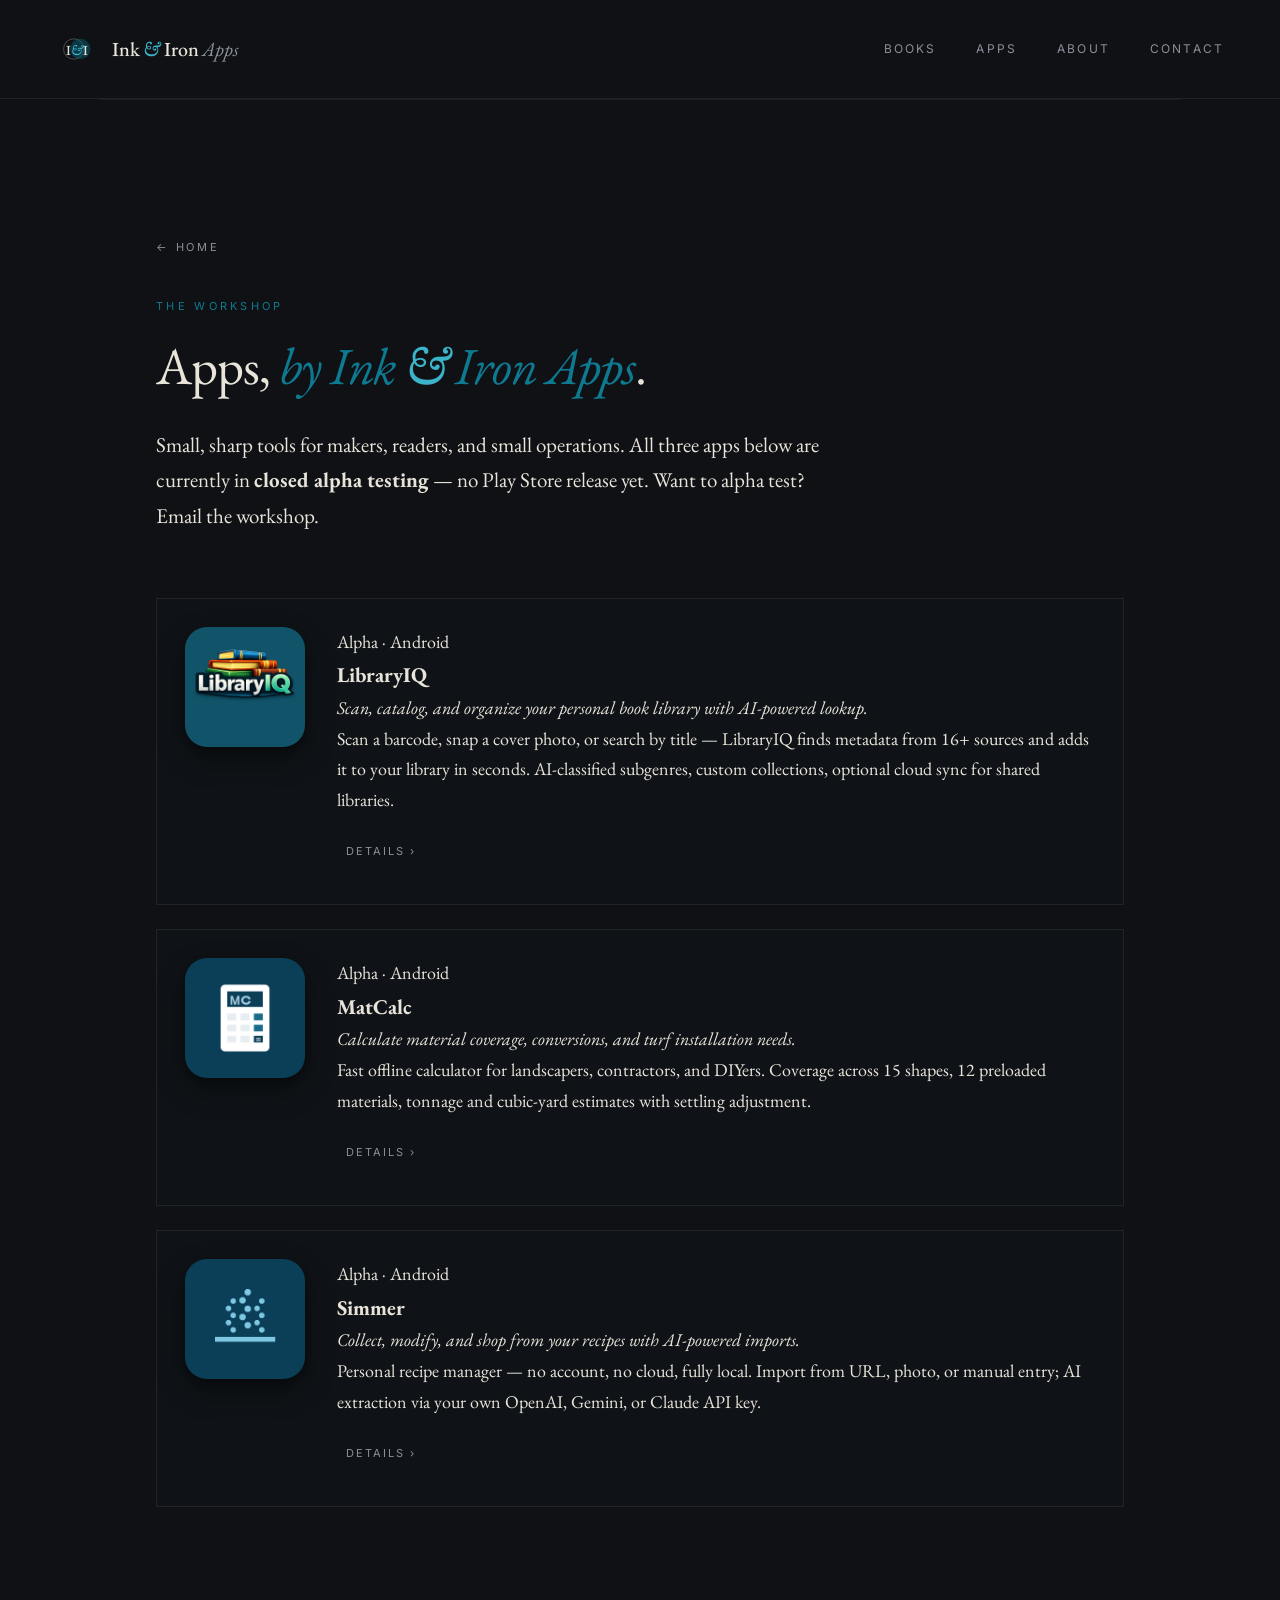
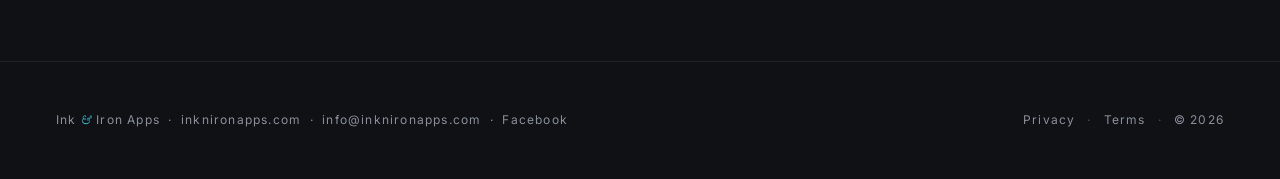
==== apps/index.html @ ca453b2d "feat: add Apps section with LibraryIQ, MatCalc, and Simmer alpha pages Replace the placeholder Apps " ====
<!DOCTYPE html>
<html lang="en">
<head>
<meta charset="UTF-8">
<meta name="viewport" content="width=device-width, initial-scale=1.0">
<title>Apps — Ink &amp; Iron Apps</title>
<meta name="description" content="The full catalogue of apps by Ink & Iron Apps — small, sharp tools for makers, readers, and small operations. All in closed alpha testing.">
<meta name="author" content="Riley E. Antrobus">
<meta name="keywords" content="Ink and Iron Apps, LibraryIQ, MatCalc, Simmer, Android apps, indie apps, Riley E. Antrobus">
<link rel="canonical" href="https://inknironapps.com/apps/">

<link rel="icon" href="/favicon.ico" sizes="any">
<link rel="icon" type="image/png" sizes="32x32" href="/favicon-32.png">
<link rel="icon" type="image/png" sizes="16x16" href="/favicon-16.png">
<link rel="icon" type="image/svg+xml" href="/icon.svg">
<link rel="apple-touch-icon" sizes="180x180" href="/apple-touch-icon-180.png">
<link rel="manifest" href="/site.webmanifest">
<meta name="theme-color" content="#0F1115">

<meta property="og:type" content="website">
<meta property="og:url" content="https://inknironapps.com/apps/">
<meta property="og:site_name" content="Ink & Iron Apps">
<meta property="og:locale" content="en_US">
<meta property="og:title" content="Apps — Ink & Iron Apps">
<meta property="og:description" content="Small, sharp tools for makers, readers, and small operations.">
<meta property="og:image" content="https://inknironapps.com/og-image-1200x630.png">
<meta property="og:image:width" content="1200">
<meta property="og:image:height" content="630">
<meta name="twitter:card" content="summary_large_image">
<meta name="twitter:title" content="Apps — Ink & Iron Apps">
<meta name="twitter:description" content="Small, sharp tools for makers, readers, and small operations.">
<meta name="twitter:image" content="https://inknironapps.com/og-image-1200x630.png">

<link href="https://fonts.googleapis.com/css2?family=EB+Garamond:ital,wght@0,400;0,500;0,700;1,400;1,500&family=Inter:wght@300;400;500&display=swap" rel="stylesheet">
<link rel="stylesheet" href="/style.css">

<script type="application/ld+json">
{
  "@context": "https://schema.org",
  "@type": "BreadcrumbList",
  "itemListElement": [
    { "@type": "ListItem", "position": 1, "name": "Home", "item": "https://inknironapps.com/" },
    { "@type": "ListItem", "position": 2, "name": "Apps", "item": "https://inknironapps.com/apps/" }
  ]
}
</script>
<script type="application/ld+json">
{
  "@context": "https://schema.org",
  "@type": "CollectionPage",
  "name": "Apps by Ink & Iron Apps",
  "url": "https://inknironapps.com/apps/",
  "publisher": {
    "@type": "Organization",
    "name": "Ink & Iron Apps",
    "url": "https://inknironapps.com/"
  },
  "hasPart": [
    { "@type": "SoftwareApplication", "name": "LibraryIQ", "url": "https://inknironapps.com/apps/libraryiq.html", "operatingSystem": "Android", "applicationCategory": "BookApplication" },
    { "@type": "SoftwareApplication", "name": "MatCalc", "url": "https://inknironapps.com/apps/matcalc.html", "operatingSystem": "Android", "applicationCategory": "UtilitiesApplication" },
    { "@type": "SoftwareApplication", "name": "Simmer", "url": "https://inknironapps.com/apps/simmer.html", "operatingSystem": "Android", "applicationCategory": "LifestyleApplication" }
  ]
}
</script>
</head>
<body>

<nav>
  <a class="brand-mini" href="/">
    <svg viewBox="0 0 512 512">
      <circle cx="216" cy="256" r="124" fill="none" stroke="#E8E4DA" stroke-width="6" opacity="0.55"/>
      <circle cx="296" cy="256" r="124" fill="#095F73" opacity="0.5"/>
      <text x="256" y="330" font-family="EB Garamond,Georgia,serif" font-weight="500" font-size="170" fill="#E8E4DA" text-anchor="middle" letter-spacing="-2">I<tspan font-style="italic" fill="#3BB3C9" dx="2">&amp;</tspan><tspan dx="2">I</tspan></text>
    </svg>
    <div><b>Ink</b><em>&amp;</em><b>Iron</b> <span class="apps-label">Apps</span></div>
  </a>
  <ul>
    <li><a href="/#books">Books</a></li>
    <li><a href="/#apps">Apps</a></li>
    <li><a href="/#about">About</a></li>
    <li><a href="mailto:info@inknironapps.com">Contact</a></li>
  </ul>
</nav>

<section class="books-index">
  <a class="back-link" href="/">&larr; Home</a>
  <div class="kicker">The Workshop</div>
  <h2>Apps, <em>by Ink <span class="amp">&amp;</span> Iron Apps</em>.</h2>
  <p class="lede">Small, sharp tools for makers, readers, and small operations. All three apps below are currently in <strong>closed alpha testing</strong> — no Play Store release yet. Want to alpha test? <a href="mailto:info@inknironapps.com?subject=Alpha%20tester%20request">Email the workshop</a>.</p>

  <article class="app-card">
    <div class="app-card-icon"><img src="/images/apps/libraryiq.png" alt="LibraryIQ icon"></div>
    <div class="app-card-body">
      <span class="num">Alpha · Android</span>
      <h3><a href="/apps/libraryiq.html">LibraryIQ</a></h3>
      <p class="tagline"><em>Scan, catalog, and organize your personal book library with AI-powered lookup.</em></p>
      <p>Scan a barcode, snap a cover photo, or search by title — LibraryIQ finds metadata from 16+ sources and adds it to your library in seconds. AI-classified subgenres, custom collections, optional cloud sync for shared libraries.</p>
      <div class="editions">
        <a class="edition-btn ghost" href="/apps/libraryiq.html">Details &rsaquo;</a>
      </div>
    </div>
  </article>

  <article class="app-card">
    <div class="app-card-icon"><img src="/images/apps/matcalc.png" alt="MatCalc icon"></div>
    <div class="app-card-body">
      <span class="num">Alpha · Android</span>
      <h3><a href="/apps/matcalc.html">MatCalc</a></h3>
      <p class="tagline"><em>Calculate material coverage, conversions, and turf installation needs.</em></p>
      <p>Fast offline calculator for landscapers, contractors, and DIYers. Coverage across 15 shapes, 12 preloaded materials, tonnage and cubic-yard estimates with settling adjustment.</p>
      <div class="editions">
        <a class="edition-btn ghost" href="/apps/matcalc.html">Details &rsaquo;</a>
      </div>
    </div>
  </article>

  <article class="app-card">
    <div class="app-card-icon"><img src="/images/apps/simmer.png" alt="Simmer icon"></div>
    <div class="app-card-body">
      <span class="num">Alpha · Android</span>
      <h3><a href="/apps/simmer.html">Simmer</a></h3>
      <p class="tagline"><em>Collect, modify, and shop from your recipes with AI-powered imports.</em></p>
      <p>Personal recipe manager — no account, no cloud, fully local. Import from URL, photo, or manual entry; AI extraction via your own OpenAI, Gemini, or Claude API key.</p>
      <div class="editions">
        <a class="edition-btn ghost" href="/apps/simmer.html">Details &rsaquo;</a>
      </div>
    </div>
  </article>
</section>

<footer>
  <div>Ink <span class="amp">&amp;</span> Iron Apps &nbsp;·&nbsp; <a href="https://inknironapps.com">inknironapps.com</a> &nbsp;·&nbsp; <a href="mailto:info@inknironapps.com">info@inknironapps.com</a> &nbsp;·&nbsp; <a href="https://www.facebook.com/people/Riley-E-Antrobus/61580037872318/" rel="noopener">Facebook</a></div>
  <div class="footer-legal">
    <a href="/privacy-policy.html">Privacy</a>
    <span class="sep">·</span>
    <a href="/terms.html">Terms</a>
    <span class="sep">·</span>
    <span>&copy; 2026</span>
  </div>
</footer>

</body>
</html>
---- style.css ----
:root {
  --bg: #0F1115;
  --paper: #E8E4DA;
  --muted: #8A8F9A;
  --teal: #095F73;
  --teal-light: #0E7A91;
  --teal-bright: #3BB3C9;
}

* { margin: 0; padding: 0; box-sizing: border-box; }

body {
  background: var(--bg);
  color: var(--paper);
  font-family: 'EB Garamond', Georgia, serif;
  font-size: 18px;
  line-height: 1.7;
}

a { color: inherit; text-decoration: none; }

/* ---------- Nav ---------- */
nav {
  display: flex;
  justify-content: space-between;
  align-items: center;
  padding: 28px 56px;
  border-bottom: 1px solid rgba(232, 228, 218, 0.08);
  flex-wrap: wrap;
  gap: 16px;
}

.brand-mini {
  display: flex;
  align-items: center;
  gap: 14px;
  font-size: 20px;
  letter-spacing: -0.2px;
}
.brand-mini svg { width: 42px; height: 42px; display: block; }
.brand-mini b { font-weight: 500; }
.brand-mini em { color: var(--teal-bright); font-style: italic; font-weight: 500; margin: 0 4px; }
.brand-mini .apps-label { color: var(--muted); font-style: italic; }

nav ul {
  display: flex;
  gap: 40px;
  list-style: none;
  font-family: 'Inter', sans-serif;
  font-size: 12px;
  letter-spacing: 0.18em;
  text-transform: uppercase;
  color: var(--muted);
}
nav ul a:hover { color: var(--paper); }

/* ---------- Hero ---------- */
.hero {
  min-height: 90vh;
  display: flex;
  flex-direction: column;
  justify-content: center;
  align-items: center;
  text-align: center;
  padding: 80px 24px;
  position: relative;
  overflow: hidden;
}
.hero::before {
  content: '';
  position: absolute;
  top: 10%; left: 50%;
  transform: translateX(-50%);
  width: 1100px; height: 1100px;
  border: 1px solid rgba(9, 95, 115, 0.12);
  border-radius: 50%;
  pointer-events: none;
}
.hero::after {
  content: '';
  position: absolute;
  top: 22%; left: 50%;
  transform: translateX(-50%);
  width: 720px; height: 720px;
  border: 1px solid rgba(9, 95, 115, 0.07);
  border-radius: 50%;
  pointer-events: none;
}

.hero-mark {
  width: 200px;
  height: 200px;
  margin-bottom: 40px;
  position: relative;
}

.eyebrow {
  font-family: 'Inter', sans-serif;
  font-size: 11px;
  letter-spacing: 0.4em;
  text-transform: uppercase;
  color: var(--teal-light);
  margin-bottom: 28px;
  position: relative;
}

.hero h1 {
  font-size: clamp(48px, 7.5vw, 100px);
  font-weight: 500;
  letter-spacing: -0.03em;
  line-height: 1.05;
  margin-bottom: 28px;
  position: relative;
  max-width: 18ch;
}
.hero h1 .amp { font-style: italic; color: var(--teal-bright); font-weight: 500; }
section h2 .amp { font-style: italic; color: var(--teal-bright); font-weight: 500; }
.hero h1 .apps {
  font-size: 0.5em;
  color: var(--muted);
  font-weight: 400;
  vertical-align: 0.45em;
  margin-left: 0.1em;
  font-style: italic;
}

.rule {
  width: 60px;
  height: 1px;
  background: var(--teal);
  margin: 32px auto;
  position: relative;
}

.tag {
  font-style: italic;
  font-size: 22px;
  color: var(--muted);
  position: relative;
  margin-bottom: 48px;
}

.cta {
  display: flex;
  gap: 16px;
  justify-content: center;
  position: relative;
  font-family: 'Inter', sans-serif;
  flex-wrap: wrap;
}
.btn {
  padding: 13px 34px;
  font-size: 13px;
  font-weight: 500;
  letter-spacing: 0.1em;
  text-transform: uppercase;
  border: 1px solid;
  border-radius: 0;
  cursor: pointer;
  transition: all .2s;
  display: inline-block;
}
.btn-p { background: var(--teal); color: var(--paper); border-color: var(--teal); }
.btn-p:hover { background: var(--teal-light); border-color: var(--teal-light); }
.btn-s { background: transparent; color: var(--paper); border-color: rgba(232, 228, 218, 0.25); }
.btn-s:hover { border-color: var(--paper); }

/* ---------- Sections (landing.html pattern) ---------- */
section {
  max-width: 1080px;
  margin: 0 auto;
  padding: 130px 56px;
  border-top: 1px solid rgba(232, 228, 218, 0.06);
}

.kicker {
  font-family: 'Inter', sans-serif;
  font-size: 11px;
  letter-spacing: 0.3em;
  text-transform: uppercase;
  color: var(--teal-light);
  margin-bottom: 22px;
}

section h2 {
  font-size: 52px;
  font-weight: 400;
  letter-spacing: -0.02em;
  line-height: 1.1;
  margin-bottom: 72px;
  max-width: 720px;
}
section h2 em { color: var(--teal-light); }

/* Column grid (catalogue style) */
.cols {
  display: grid;
  grid-template-columns: repeat(3, 1fr);
  gap: 48px;
}
.col h3 {
  font-size: 26px;
  font-weight: 500;
  margin-bottom: 14px;
  font-style: italic;
}
.col p { color: var(--muted); font-size: 17px; }
.col .num {
  font-family: 'Inter', sans-serif;
  font-size: 11px;
  letter-spacing: 0.25em;
  color: var(--teal-light);
  margin-bottom: 18px;
  display: block;
}

/* 2-col variant for the legal index */
.cols.cols-2 { grid-template-columns: repeat(2, 1fr); }

/* Section lede paragraph (under h2, above grid) */
.lede {
  max-width: 680px;
  font-size: 21px;
  line-height: 1.7;
  color: var(--paper);
  margin-top: -40px;
  margin-bottom: 64px;
}

/* Section foot — small CTA row under cols */
.section-foot {
  margin-top: 56px;
  font-family: 'Inter', sans-serif;
}
.link-arrow {
  font-size: 12px;
  letter-spacing: 0.18em;
  text-transform: uppercase;
  color: var(--teal-bright);
  border-bottom: 1px solid rgba(59, 179, 201, 0.3);
  padding-bottom: 4px;
  transition: color .2s, border-color .2s;
}
.link-arrow:hover { color: var(--paper); border-bottom-color: var(--paper); }

/* When cols are links (the index page) */
a.col {
  color: inherit;
  display: block;
  padding: 32px;
  margin: -32px;
  transition: background 0.2s, transform 0.2s;
  border: 1px solid transparent;
}
a.col:hover {
  background: rgba(9, 95, 115, 0.06);
  border-color: rgba(59, 179, 201, 0.25);
  transform: translateY(-2px);
}
a.col:hover h3 { color: var(--teal-bright); }

/* Essay / prose block */
.essay {
  max-width: 680px;
  font-size: 21px;
  line-height: 1.8;
  color: var(--paper);
}
.essay p + p { margin-top: 26px; }
.essay h3 {
  font-family: 'EB Garamond', Georgia, serif;
  font-size: 28px;
  font-weight: 500;
  font-style: italic;
  color: var(--paper);
  margin-top: 52px;
  margin-bottom: 16px;
  letter-spacing: -0.01em;
}
.essay h3:first-child { margin-top: 0; }
.essay ul { margin: 18px 0 26px; padding-left: 24px; }
.essay li { margin-bottom: 10px; }
.essay strong { font-weight: 500; color: var(--paper); }
.essay a { color: var(--teal-bright); border-bottom: 1px solid rgba(59, 179, 201, 0.3); }
.essay a:hover { border-bottom-color: var(--teal-bright); }
.essay .pull {
  font-size: 32px;
  font-style: italic;
  color: var(--teal-light);
  line-height: 1.3;
  margin: 36px 0;
  padding-left: 24px;
  border-left: 2px solid var(--teal);
}
.essay .effective-date {
  display: block;
  font-family: 'Inter', sans-serif;
  font-size: 11px;
  letter-spacing: 0.3em;
  text-transform: uppercase;
  color: var(--teal-light);
  margin-bottom: 40px;
}

/* Back link on legal pages */
.back-link {
  display: inline-block;
  font-family: 'Inter', sans-serif;
  font-size: 11px;
  letter-spacing: 0.25em;
  text-transform: uppercase;
  color: var(--muted);
  margin-bottom: 40px;
  transition: color 0.2s;
}
.back-link:hover { color: var(--teal-bright); }

/* ---------- Book cards (used on home + /books/) ---------- */
.book-card {
  display: grid;
  grid-template-columns: 200px 1fr;
  gap: 40px;
  padding: 32px;
  margin: 0 0 32px;
  border: 1px solid rgba(232, 228, 218, 0.08);
  background: rgba(9, 95, 115, 0.02);
  color: inherit;
  transition: background .2s, border-color .2s, transform .2s;
  align-items: start;
}
.book-card:hover {
  background: rgba(9, 95, 115, 0.06);
  border-color: rgba(59, 179, 201, 0.25);
  transform: translateY(-2px);
}
.book-card:hover h3 a { color: var(--teal-bright); }
.book-card-body h3 a { color: inherit; transition: color .2s; }
.book-card-body h3 a:hover { color: var(--teal-bright); }
.book-card-cover { display: block; }
.book-card-cover img {
  width: 100%;
  height: auto;
  display: block;
  box-shadow: 0 18px 40px rgba(0, 0, 0, 0.45), 0 2px 6px rgba(0, 0, 0, 0.3);
  transition: transform .2s;
}
.book-card-cover:hover img { transform: scale(1.02); }
.book-card-body h3 {
  font-size: 32px;
  font-weight: 500;
  font-style: italic;
  margin: 8px 0 12px;
  line-height: 1.15;
}
.book-card-body .num {
  font-family: 'Inter', sans-serif;
  font-size: 11px;
  letter-spacing: 0.25em;
  text-transform: uppercase;
  color: var(--teal-light);
  display: block;
}
.book-card-body .tagline {
  color: var(--paper);
  font-size: 19px;
  margin-bottom: 14px;
}
.book-card-body p { color: var(--muted); font-size: 17px; margin-bottom: 18px; }

/* Editions row inside card */
.editions {
  display: flex;
  flex-wrap: wrap;
  gap: 10px;
  margin: 18px 0 6px;
  font-family: 'Inter', sans-serif;
}
.edition-btn {
  display: inline-block;
  font-size: 11px;
  letter-spacing: 0.18em;
  text-transform: uppercase;
  padding: 8px 16px;
  border: 1px solid rgba(232, 228, 218, 0.25);
  color: var(--paper);
  transition: border-color .2s, background .2s, color .2s;
}
.edition-btn:hover {
  border-color: var(--teal-bright);
  color: var(--teal-bright);
  background: rgba(59, 179, 201, 0.06);
}
.edition-btn.primary {
  background: var(--teal);
  border-color: var(--teal);
}
.edition-btn.primary:hover {
  background: var(--teal-light);
  border-color: var(--teal-light);
  color: var(--paper);
}
.edition-btn.ghost {
  border-color: transparent;
  color: var(--muted);
  padding-left: 8px;
  padding-right: 8px;
}
.edition-btn.ghost:hover {
  border-color: transparent;
  color: var(--teal-bright);
  background: transparent;
}

/* ---------- Book detail page ---------- */
.book-detail { padding: 80px 56px 130px; max-width: 1080px; margin: 0 auto; border-top: none; }
.book-layout {
  display: grid;
  grid-template-columns: 280px 1fr;
  gap: 64px;
  margin-top: 32px;
  align-items: start;
}
.book-cover img {
  width: 100%;
  height: auto;
  display: block;
  box-shadow: 0 24px 60px rgba(0, 0, 0, 0.5), 0 4px 10px rgba(0, 0, 0, 0.3);
}
.book-meta {
  margin-top: 28px;
  font-family: 'Inter', sans-serif;
  font-size: 12px;
}
.book-meta .meta-row {
  display: flex;
  justify-content: space-between;
  gap: 12px;
  padding: 10px 0;
  border-bottom: 1px solid rgba(232, 228, 218, 0.08);
}
.book-meta .meta-row span:first-child {
  letter-spacing: 0.18em;
  text-transform: uppercase;
  color: var(--muted);
}
.book-meta .meta-row span:last-child { color: var(--paper); text-align: right; }

.buy-stack { display: flex; flex-direction: column; gap: 10px; margin-top: 28px; }
.buy-stack .btn { text-align: center; }

.book-body h1 {
  font-size: clamp(40px, 6vw, 64px);
  font-weight: 500;
  letter-spacing: -0.02em;
  line-height: 1.05;
  margin: 14px 0 18px;
}
.book-body .tagline {
  font-size: 22px;
  color: var(--teal-light);
  margin-bottom: 36px;
}
.book-body .essay { max-width: 640px; }
.book-body .essay p { text-align: justify; hyphens: auto; -webkit-hyphens: auto; }

/* App cards mirror book cards but icon-sized */
.app-card {
  display: grid;
  grid-template-columns: 120px 1fr;
  gap: 32px;
  padding: 28px;
  margin: 0 0 24px;
  border: 1px solid rgba(232, 228, 218, 0.08);
  background: rgba(9, 95, 115, 0.02);
  color: inherit;
  transition: background .2s, border-color .2s, transform .2s;
  align-items: start;
}
.app-card:hover {
  background: rgba(9, 95, 115, 0.06);
  border-color: rgba(59, 179, 201, 0.25);
  transform: translateY(-2px);
}
.app-card:hover h3 a { color: var(--teal-bright); }
.app-card-body h3 a { color: inherit; transition: color .2s; }
.app-card-body h3 a:hover { color: var(--teal-bright); }
.app-card-icon { display: block; }
.app-card-icon img {
  width: 100%;
  height: auto;
  display: block;
  border-radius: 22px;
  box-shadow: 0 12px 28px rgba(0, 0, 0, 0.4), 0 2px 6px rgba(0, 0, 0, 0.25);
}
@media (max-width: 720px) {
  .app-card { grid-template-columns: 1fr; gap: 20px; padding: 24px; }
  .app-card-icon { max-width: 96px; }
}

.author-contact {
  margin-top: 20px;
  padding-top: 18px;
  border-top: 1px solid rgba(232, 228, 218, 0.08);
  display: flex;
  flex-direction: column;
  gap: 6px;
  font-family: 'Inter', sans-serif;
  font-size: 13px;
}
.author-contact span {
  text-transform: uppercase;
  letter-spacing: 0.18em;
  font-size: 10px;
  color: var(--muted);
  margin-bottom: 4px;
}
.author-contact a {
  color: var(--teal-bright);
  border-bottom: 1px solid rgba(59, 179, 201, 0.3);
  width: fit-content;
}
.author-contact a:hover { border-bottom-color: var(--teal-bright); }

/* ---------- Footer ---------- */
footer {
  padding: 48px 56px;
  border-top: 1px solid rgba(232, 228, 218, 0.08);
  display: flex;
  justify-content: space-between;
  gap: 24px;
  flex-wrap: wrap;
  color: var(--muted);
  font-family: 'Inter', sans-serif;
  font-size: 12px;
  letter-spacing: 0.1em;
}
footer a:hover { color: var(--paper); }
footer .amp {
  color: var(--teal-bright);
  font-style: italic;
  font-family: 'EB Garamond', Georgia, serif;
}
.footer-legal { display: flex; gap: 12px; align-items: center; }
.footer-legal a { border-bottom: 1px solid transparent; transition: color .2s, border-color .2s; }
.footer-legal a:hover { color: var(--paper); border-bottom-color: rgba(232, 228, 218, 0.3); }
.footer-legal .sep { opacity: 0.5; }

@media (max-width: 720px) {
  nav { padding: 20px 24px; }
  nav ul { gap: 20px; }
  section { padding: 80px 24px; }
  .cols, .cols.cols-2 { grid-template-columns: 1fr; gap: 40px; }
  footer { padding: 32px 24px; }
  section h2 { font-size: 38px; margin-bottom: 48px; }
  .lede { margin-top: -24px; margin-bottom: 48px; font-size: 18px; }
  .section-foot { margin-top: 40px; }
  .book-card { grid-template-columns: 1fr; gap: 24px; padding: 24px; }
  .book-card-cover { max-width: 200px; }
  .book-card-body h3 { font-size: 28px; }
  .book-layout { grid-template-columns: 1fr; gap: 40px; }
  .book-cover { max-width: 280px; margin: 0 auto; }
  .book-detail { padding: 60px 24px 80px; }
}
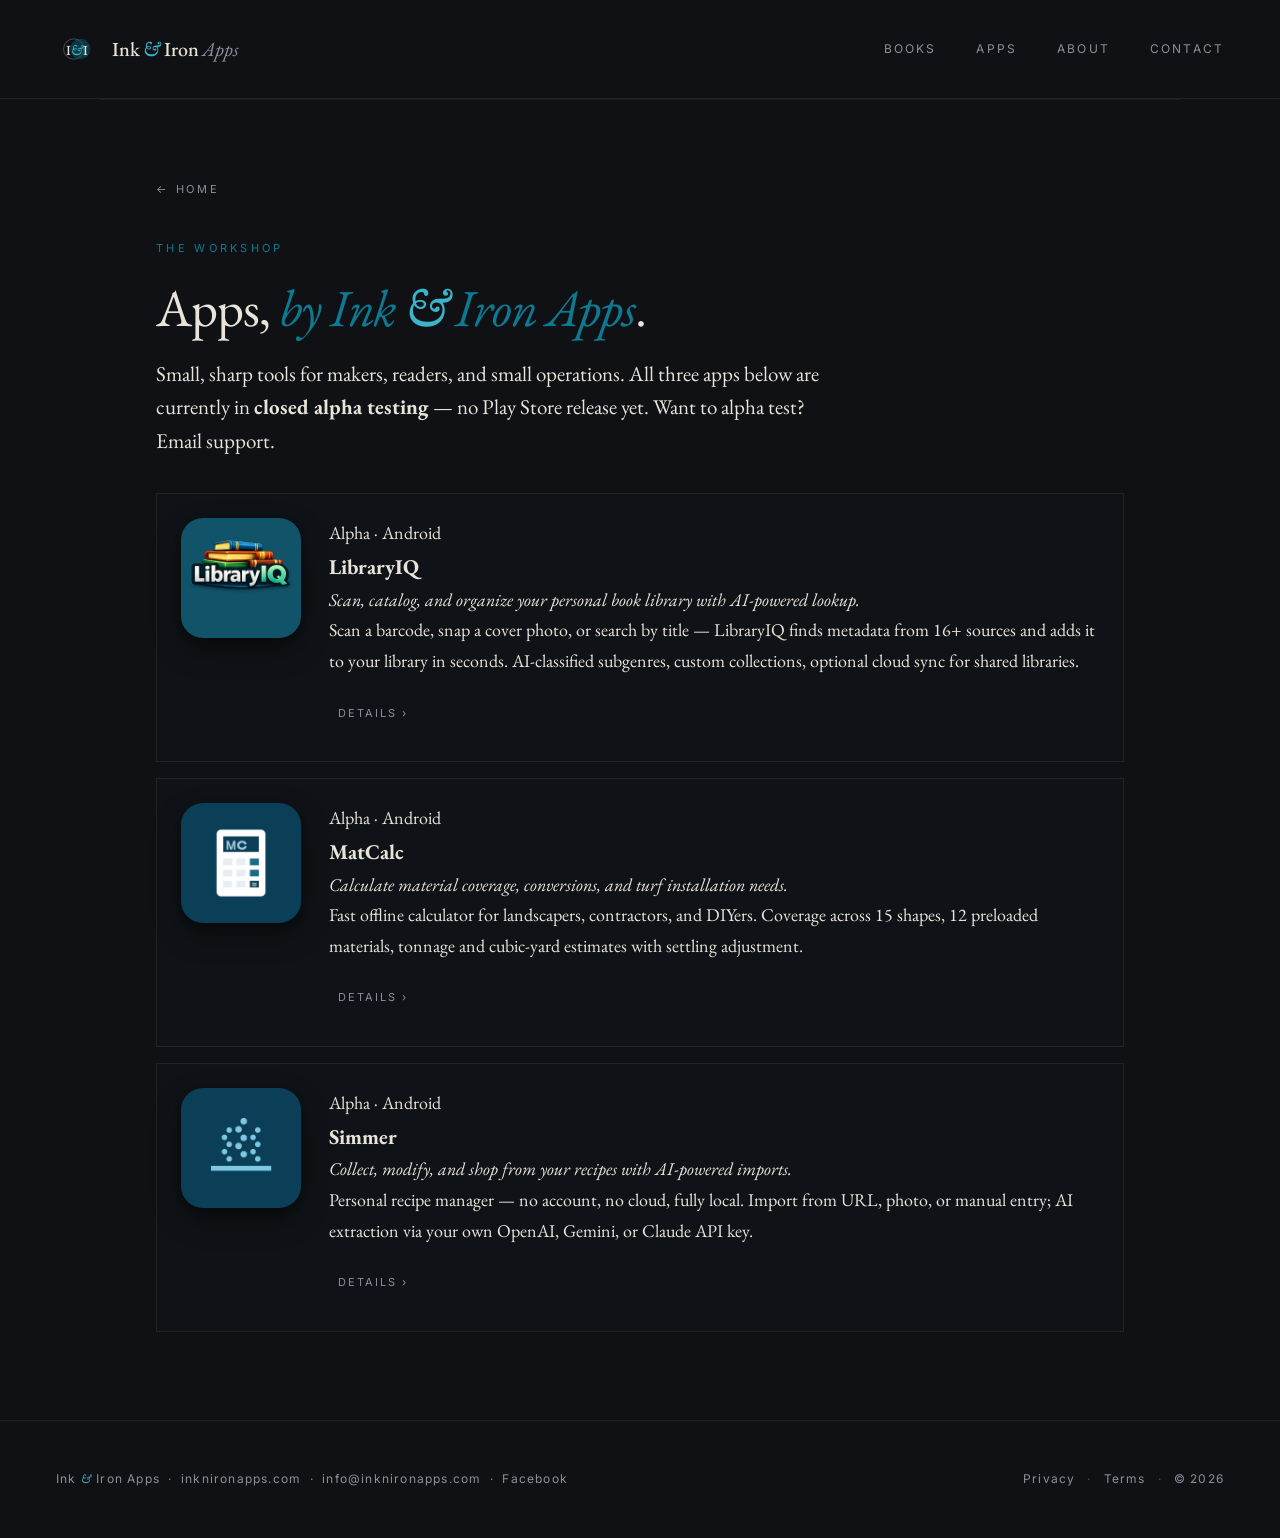
==== commit de14d232: "feat: switch site to role-based email aliases and add security.txt Wire site to the new Hostinger al" ====
--- a/apps/index.html
+++ b/apps/index.html
@@ -86,7 +86,7 @@
   <a class="back-link" href="/">&larr; Home</a>
   <div class="kicker">The Workshop</div>
   <h2>Apps, <em>by Ink <span class="amp">&amp;</span> Iron Apps</em>.</h2>
-  <p class="lede">Small, sharp tools for makers, readers, and small operations. All three apps below are currently in <strong>closed alpha testing</strong> — no Play Store release yet. Want to alpha test? <a href="mailto:info@inknironapps.com?subject=Alpha%20tester%20request">Email the workshop</a>.</p>
+  <p class="lede">Small, sharp tools for makers, readers, and small operations. All three apps below are currently in <strong>closed alpha testing</strong> — no Play Store release yet. Want to alpha test? <a href="mailto:support@inknironapps.com?subject=Alpha%20tester%20request">Email support</a>.</p>
 
   <article class="app-card">
     <div class="app-card-icon"><img src="/images/apps/libraryiq.png" alt="LibraryIQ icon"></div>
--- a/style.css
+++ b/style.css
@@ -56,13 +56,13 @@
 
 /* ---------- Hero ---------- */
 .hero {
-  min-height: 90vh;
+  min-height: 72vh;
   display: flex;
   flex-direction: column;
   justify-content: center;
   align-items: center;
   text-align: center;
-  padding: 80px 24px;
+  padding: 56px 24px;
   position: relative;
   overflow: hidden;
 }
@@ -88,9 +88,9 @@
 }
 
 .hero-mark {
-  width: 200px;
-  height: 200px;
-  margin-bottom: 40px;
+  width: 180px;
+  height: 180px;
+  margin-bottom: 28px;
   position: relative;
 }
 
@@ -128,7 +128,7 @@
   width: 60px;
   height: 1px;
   background: var(--teal);
-  margin: 32px auto;
+  margin: 20px auto;
   position: relative;
 }
 
@@ -169,7 +169,7 @@
 section {
   max-width: 1080px;
   margin: 0 auto;
-  padding: 130px 56px;
+  padding: 72px 56px;
   border-top: 1px solid rgba(232, 228, 218, 0.06);
 }
 
@@ -187,7 +187,7 @@
   font-weight: 400;
   letter-spacing: -0.02em;
   line-height: 1.1;
-  margin-bottom: 72px;
+  margin-bottom: 40px;
   max-width: 720px;
 }
 section h2 em { color: var(--teal-light); }
@@ -221,15 +221,15 @@
 .lede {
   max-width: 680px;
   font-size: 21px;
-  line-height: 1.7;
-  color: var(--paper);
-  margin-top: -40px;
-  margin-bottom: 64px;
+  line-height: 1.6;
+  color: var(--paper);
+  margin-top: -20px;
+  margin-bottom: 36px;
 }
 
 /* Section foot — small CTA row under cols */
 .section-foot {
-  margin-top: 56px;
+  margin-top: 32px;
   font-family: 'Inter', sans-serif;
 }
 .link-arrow {
@@ -319,9 +319,9 @@
 .book-card {
   display: grid;
   grid-template-columns: 200px 1fr;
-  gap: 40px;
-  padding: 32px;
-  margin: 0 0 32px;
+  gap: 36px;
+  padding: 28px;
+  margin: 0 0 20px;
   border: 1px solid rgba(232, 228, 218, 0.08);
   background: rgba(9, 95, 115, 0.02);
   color: inherit;
@@ -412,7 +412,7 @@
 }
 
 /* ---------- Book detail page ---------- */
-.book-detail { padding: 80px 56px 130px; max-width: 1080px; margin: 0 auto; border-top: none; }
+.book-detail { padding: 56px 56px 72px; max-width: 1080px; margin: 0 auto; border-top: none; }
 .book-layout {
   display: grid;
   grid-template-columns: 280px 1fr;
@@ -467,9 +467,9 @@
 .app-card {
   display: grid;
   grid-template-columns: 120px 1fr;
-  gap: 32px;
-  padding: 28px;
-  margin: 0 0 24px;
+  gap: 28px;
+  padding: 24px;
+  margin: 0 0 16px;
   border: 1px solid rgba(232, 228, 218, 0.08);
   background: rgba(9, 95, 115, 0.02);
   color: inherit;
@@ -548,16 +548,16 @@
 @media (max-width: 720px) {
   nav { padding: 20px 24px; }
   nav ul { gap: 20px; }
-  section { padding: 80px 24px; }
-  .cols, .cols.cols-2 { grid-template-columns: 1fr; gap: 40px; }
+  section { padding: 48px 24px; }
+  .cols, .cols.cols-2 { grid-template-columns: 1fr; gap: 28px; }
   footer { padding: 32px 24px; }
-  section h2 { font-size: 38px; margin-bottom: 48px; }
-  .lede { margin-top: -24px; margin-bottom: 48px; font-size: 18px; }
-  .section-foot { margin-top: 40px; }
-  .book-card { grid-template-columns: 1fr; gap: 24px; padding: 24px; }
+  section h2 { font-size: 38px; margin-bottom: 28px; }
+  .lede { margin-top: -12px; margin-bottom: 28px; font-size: 18px; }
+  .section-foot { margin-top: 24px; }
+  .book-card { grid-template-columns: 1fr; gap: 20px; padding: 24px; }
   .book-card-cover { max-width: 200px; }
   .book-card-body h3 { font-size: 28px; }
-  .book-layout { grid-template-columns: 1fr; gap: 40px; }
+  .book-layout { grid-template-columns: 1fr; gap: 32px; }
   .book-cover { max-width: 280px; margin: 0 auto; }
-  .book-detail { padding: 60px 24px 80px; }
-}
+  .book-detail { padding: 40px 24px 56px; }
+}
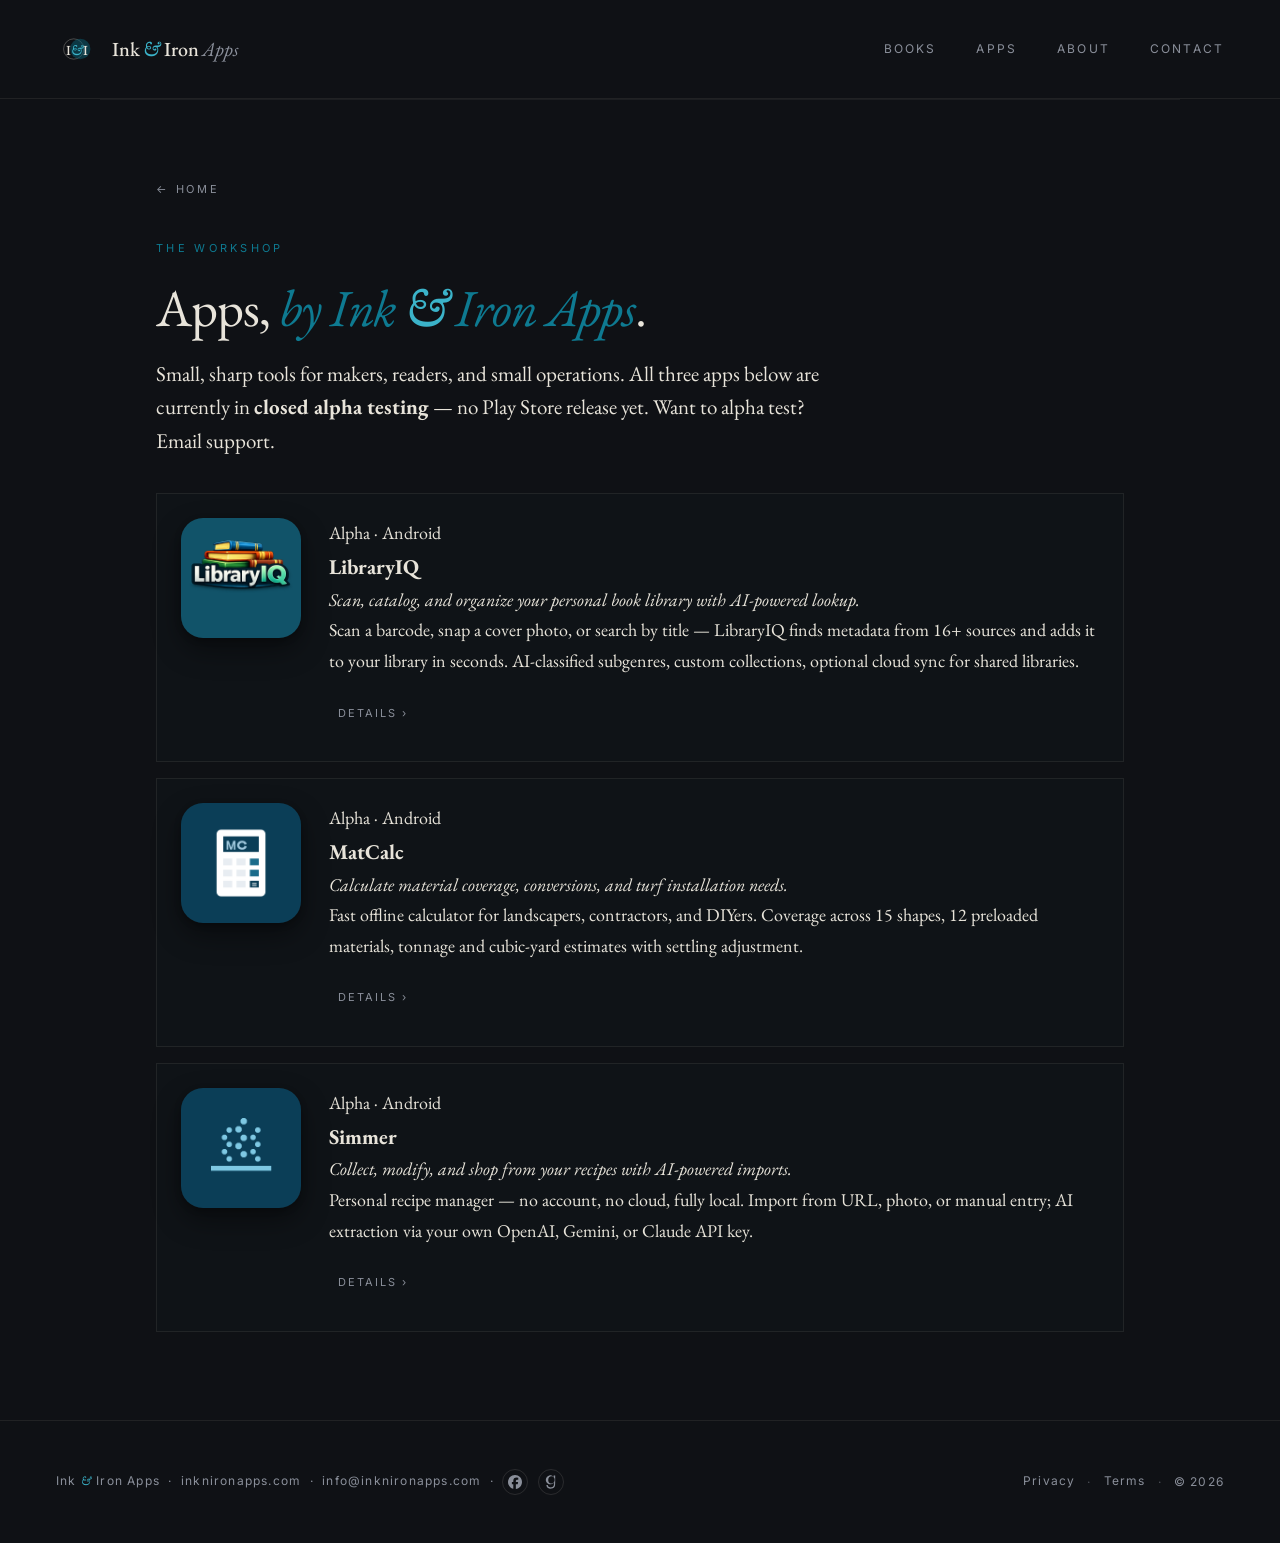
==== commit 1bbc41f1: "feat: add Goodreads social link with SVG icons in every footer Replace the text "Facebook" link in a" ====
--- a/apps/index.html
+++ b/apps/index.html
@@ -129,7 +129,7 @@
 </section>
 
 <footer>
-  <div>Ink <span class="amp">&amp;</span> Iron Apps &nbsp;·&nbsp; <a href="https://inknironapps.com">inknironapps.com</a> &nbsp;·&nbsp; <a href="mailto:info@inknironapps.com">info@inknironapps.com</a> &nbsp;·&nbsp; <a href="https://www.facebook.com/people/Riley-E-Antrobus/61580037872318/" rel="noopener">Facebook</a></div>
+  <div>Ink <span class="amp">&amp;</span> Iron Apps &nbsp;·&nbsp; <a href="https://inknironapps.com">inknironapps.com</a> &nbsp;·&nbsp; <a href="mailto:info@inknironapps.com">info@inknironapps.com</a> &nbsp;·&nbsp; <span class="footer-socials"><a href="https://www.facebook.com/people/Riley-E-Antrobus/61580037872318/" rel="noopener" aria-label="Facebook on Facebook" title="Facebook"><svg viewBox="0 0 24 24" width="14" height="14" fill="currentColor" aria-hidden="true"><path d="M9.101 23.691v-7.98H6.627v-3.667h2.474v-1.58c0-4.085 1.848-5.978 5.858-5.978.401 0 .955.042 1.468.103a8.68 8.68 0 0 1 1.141.195v3.325a8.623 8.623 0 0 0-.653-.036 26.805 26.805 0 0 0-.733-.009c-.707 0-1.259.096-1.675.309a1.686 1.686 0 0 0-.679.622c-.258.42-.374.995-.374 1.752v1.297h3.919l-.386 2.103-.287 1.564h-3.246v8.245C19.396 23.238 24 18.179 24 12.044c0-6.627-5.373-12-12-12s-12 5.373-12 12c0 5.628 3.874 10.35 9.101 11.647Z"/></svg></a><a href="https://www.goodreads.com/author/show/58136422.Riley_E_Antrobus" rel="noopener" aria-label="Riley E. Antrobus on Goodreads" title="Goodreads"><svg viewBox="0 0 24 24" width="14" height="14" fill="currentColor" aria-hidden="true"><path d="M11.43 23.995c-3.608-.208-6.274-2.077-7.062-4.929-.151-.55-.244-1.7-.144-1.794.031-.03.527-.075 1.42-.131l.788-.048.043.21c.219 1.07.473 1.652.997 2.286.692.837 1.704 1.355 3.099 1.587.624.103 2.022.046 2.638-.109 1.609-.404 2.713-1.317 3.336-2.758.464-1.073.594-1.904.652-4.157l.046-1.776-.226.41c-.94 1.71-2.732 2.851-4.913 3.13-3.388.433-6.652-1.234-8.041-4.107-2.198-4.547.165-9.864 4.933-11.101.674-.175 2.052-.245 2.79-.142 1.704.237 3.171 1.005 4.241 2.22.219.249.413.451.43.448.018-.003.034-.555.037-1.226l.005-1.221h2.71l-.004 7.675c-.003 7.234-.016 7.762-.221 8.92-.535 3.034-2.379 4.992-5.249 5.573-.628.127-2.354.221-2.949.16zm2.012-9.46c2.487-.358 4.181-2.054 4.685-4.689.143-.748.135-2.484-.014-3.242-.535-2.69-2.421-4.469-4.92-4.642-3.453-.236-5.961 2.476-5.961 6.456 0 2.604 1.097 4.658 2.948 5.515.984.456 2.121.605 3.262.616z"/></svg></a></span></div>
   <div class="footer-legal">
     <a href="/privacy-policy.html">Privacy</a>
     <span class="sep">·</span>
--- a/style.css
+++ b/style.css
@@ -464,6 +464,24 @@
 .book-body .essay p { text-align: justify; hyphens: auto; -webkit-hyphens: auto; }
 
 /* App cards mirror book cards but icon-sized */
+.footer-socials { display: inline-flex; gap: 10px; align-items: center; vertical-align: middle; }
+.footer-socials a {
+  display: inline-flex;
+  align-items: center;
+  justify-content: center;
+  width: 26px;
+  height: 26px;
+  border: 1px solid rgba(232, 228, 218, 0.12);
+  border-radius: 50%;
+  color: inherit;
+  transition: color .2s, border-color .2s, background .2s;
+}
+.footer-socials a:hover {
+  color: var(--teal-bright);
+  border-color: rgba(59, 179, 201, 0.35);
+  background: rgba(9, 95, 115, 0.08);
+}
+
 .app-card {
   display: grid;
   grid-template-columns: 120px 1fr;
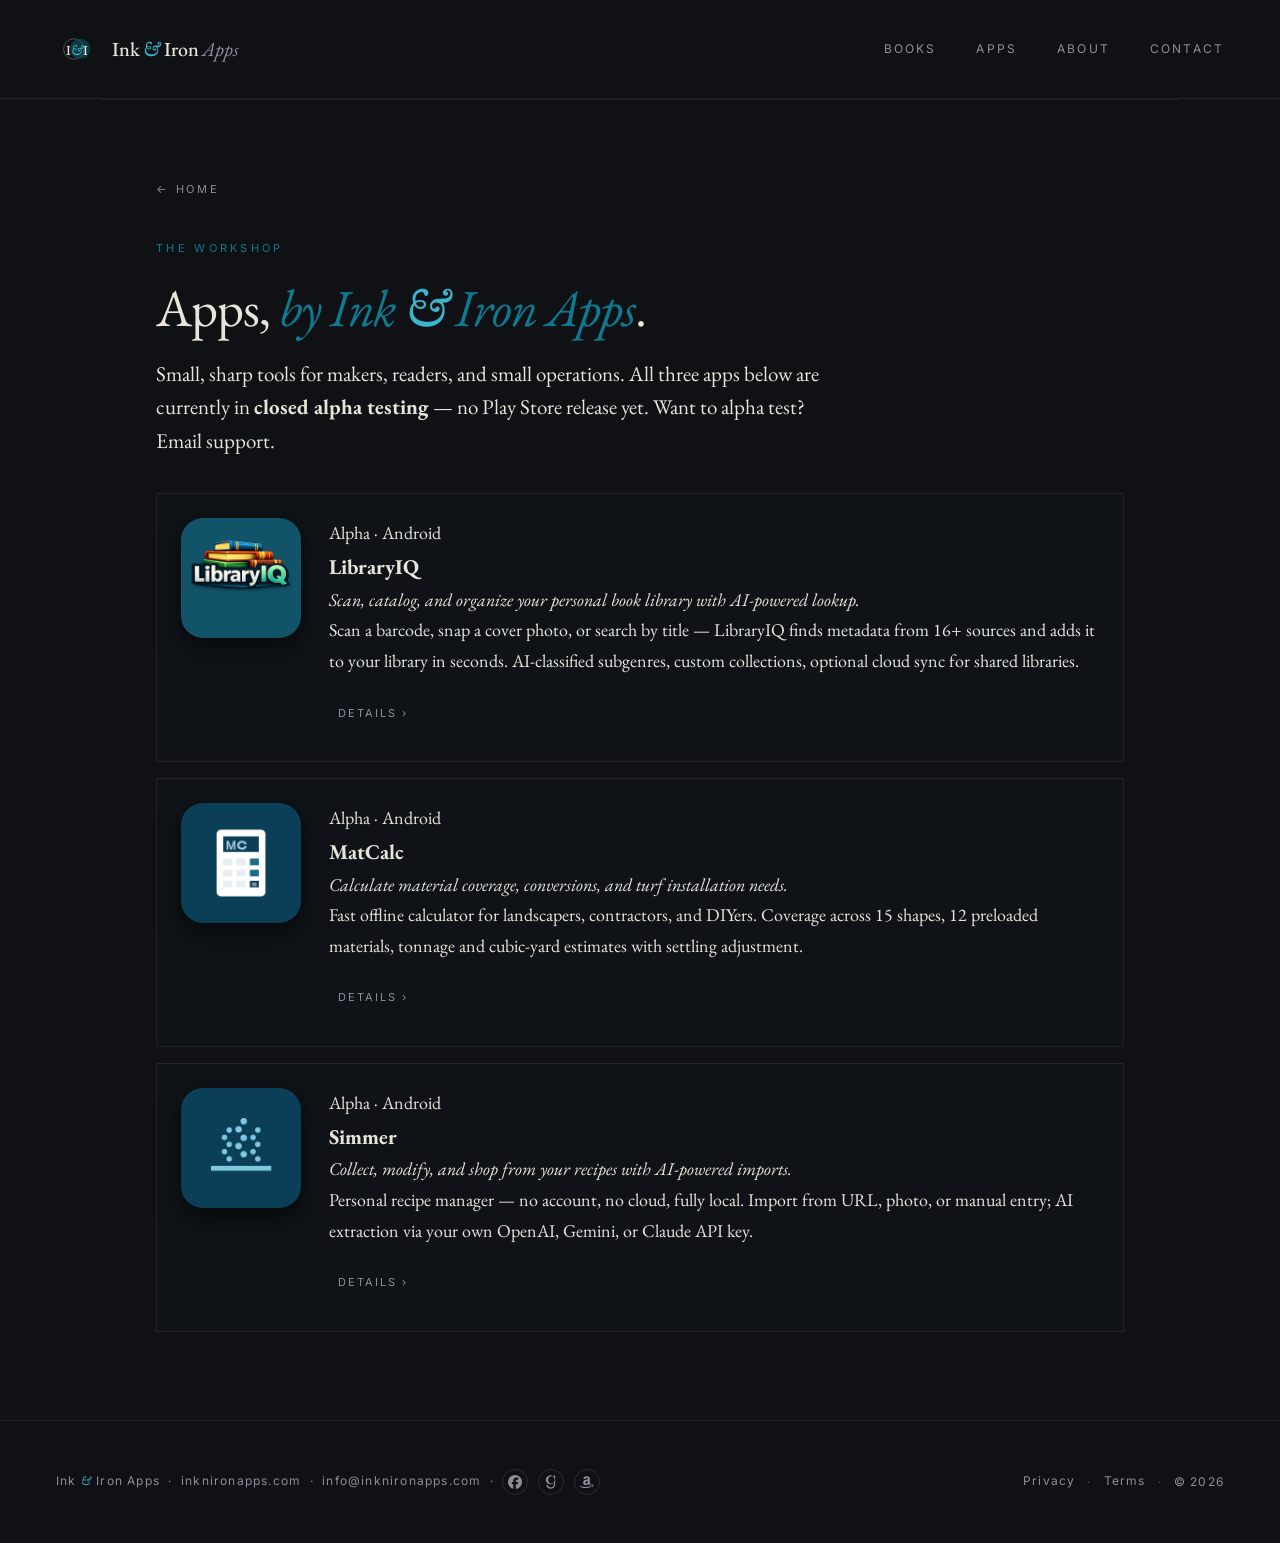
==== commit df391cb7: "feat: add Amazon author page link site-wide Add Amazon author profile (https://www.amazon.com/author" ====
--- a/apps/index.html
+++ b/apps/index.html
@@ -129,7 +129,7 @@
 </section>
 
 <footer>
-  <div>Ink <span class="amp">&amp;</span> Iron Apps &nbsp;·&nbsp; <a href="https://inknironapps.com">inknironapps.com</a> &nbsp;·&nbsp; <a href="mailto:info@inknironapps.com">info@inknironapps.com</a> &nbsp;·&nbsp; <span class="footer-socials"><a href="https://www.facebook.com/people/Riley-E-Antrobus/61580037872318/" rel="noopener" aria-label="Facebook on Facebook" title="Facebook"><svg viewBox="0 0 24 24" width="14" height="14" fill="currentColor" aria-hidden="true"><path d="M9.101 23.691v-7.98H6.627v-3.667h2.474v-1.58c0-4.085 1.848-5.978 5.858-5.978.401 0 .955.042 1.468.103a8.68 8.68 0 0 1 1.141.195v3.325a8.623 8.623 0 0 0-.653-.036 26.805 26.805 0 0 0-.733-.009c-.707 0-1.259.096-1.675.309a1.686 1.686 0 0 0-.679.622c-.258.42-.374.995-.374 1.752v1.297h3.919l-.386 2.103-.287 1.564h-3.246v8.245C19.396 23.238 24 18.179 24 12.044c0-6.627-5.373-12-12-12s-12 5.373-12 12c0 5.628 3.874 10.35 9.101 11.647Z"/></svg></a><a href="https://www.goodreads.com/author/show/58136422.Riley_E_Antrobus" rel="noopener" aria-label="Riley E. Antrobus on Goodreads" title="Goodreads"><svg viewBox="0 0 24 24" width="14" height="14" fill="currentColor" aria-hidden="true"><path d="M11.43 23.995c-3.608-.208-6.274-2.077-7.062-4.929-.151-.55-.244-1.7-.144-1.794.031-.03.527-.075 1.42-.131l.788-.048.043.21c.219 1.07.473 1.652.997 2.286.692.837 1.704 1.355 3.099 1.587.624.103 2.022.046 2.638-.109 1.609-.404 2.713-1.317 3.336-2.758.464-1.073.594-1.904.652-4.157l.046-1.776-.226.41c-.94 1.71-2.732 2.851-4.913 3.13-3.388.433-6.652-1.234-8.041-4.107-2.198-4.547.165-9.864 4.933-11.101.674-.175 2.052-.245 2.79-.142 1.704.237 3.171 1.005 4.241 2.22.219.249.413.451.43.448.018-.003.034-.555.037-1.226l.005-1.221h2.71l-.004 7.675c-.003 7.234-.016 7.762-.221 8.92-.535 3.034-2.379 4.992-5.249 5.573-.628.127-2.354.221-2.949.16zm2.012-9.46c2.487-.358 4.181-2.054 4.685-4.689.143-.748.135-2.484-.014-3.242-.535-2.69-2.421-4.469-4.92-4.642-3.453-.236-5.961 2.476-5.961 6.456 0 2.604 1.097 4.658 2.948 5.515.984.456 2.121.605 3.262.616z"/></svg></a></span></div>
+  <div>Ink <span class="amp">&amp;</span> Iron Apps &nbsp;·&nbsp; <a href="https://inknironapps.com">inknironapps.com</a> &nbsp;·&nbsp; <a href="mailto:info@inknironapps.com">info@inknironapps.com</a> &nbsp;·&nbsp; <span class="footer-socials"><a href="https://www.facebook.com/people/Riley-E-Antrobus/61580037872318/" rel="noopener" aria-label="Facebook on Facebook" title="Facebook"><svg viewBox="0 0 24 24" width="14" height="14" fill="currentColor" aria-hidden="true"><path d="M9.101 23.691v-7.98H6.627v-3.667h2.474v-1.58c0-4.085 1.848-5.978 5.858-5.978.401 0 .955.042 1.468.103a8.68 8.68 0 0 1 1.141.195v3.325a8.623 8.623 0 0 0-.653-.036 26.805 26.805 0 0 0-.733-.009c-.707 0-1.259.096-1.675.309a1.686 1.686 0 0 0-.679.622c-.258.42-.374.995-.374 1.752v1.297h3.919l-.386 2.103-.287 1.564h-3.246v8.245C19.396 23.238 24 18.179 24 12.044c0-6.627-5.373-12-12-12s-12 5.373-12 12c0 5.628 3.874 10.35 9.101 11.647Z"/></svg></a><a href="https://www.goodreads.com/author/show/58136422.Riley_E_Antrobus" rel="noopener" aria-label="Riley E. Antrobus on Goodreads" title="Goodreads"><svg viewBox="0 0 24 24" width="14" height="14" fill="currentColor" aria-hidden="true"><path d="M11.43 23.995c-3.608-.208-6.274-2.077-7.062-4.929-.151-.55-.244-1.7-.144-1.794.031-.03.527-.075 1.42-.131l.788-.048.043.21c.219 1.07.473 1.652.997 2.286.692.837 1.704 1.355 3.099 1.587.624.103 2.022.046 2.638-.109 1.609-.404 2.713-1.317 3.336-2.758.464-1.073.594-1.904.652-4.157l.046-1.776-.226.41c-.94 1.71-2.732 2.851-4.913 3.13-3.388.433-6.652-1.234-8.041-4.107-2.198-4.547.165-9.864 4.933-11.101.674-.175 2.052-.245 2.79-.142 1.704.237 3.171 1.005 4.241 2.22.219.249.413.451.43.448.018-.003.034-.555.037-1.226l.005-1.221h2.71l-.004 7.675c-.003 7.234-.016 7.762-.221 8.92-.535 3.034-2.379 4.992-5.249 5.573-.628.127-2.354.221-2.949.16zm2.012-9.46c2.487-.358 4.181-2.054 4.685-4.689.143-.748.135-2.484-.014-3.242-.535-2.69-2.421-4.469-4.92-4.642-3.453-.236-5.961 2.476-5.961 6.456 0 2.604 1.097 4.658 2.948 5.515.984.456 2.121.605 3.262.616z"/></svg></a><a href="https://www.amazon.com/author/rileyeantrobus" rel="noopener" aria-label="Riley E. Antrobus on Amazon" title="Amazon Author Page"><svg viewBox="0 0 24 24" width="14" height="14" fill="currentColor" aria-hidden="true"><path d="M15.93 17.09c-.18.16-.43.17-.63.06-.89-.74-1.05-1.08-1.54-1.79-1.47 1.5-2.51 1.95-4.42 1.95-2.25 0-4.01-1.39-4.01-4.17 0-2.18 1.17-3.64 2.86-4.38 1.46-.64 3.49-.76 5.04-.93V7.5c0-.66.05-1.41-.33-1.96-.32-.49-.95-.7-1.5-.7-1.02 0-1.93.52-2.15 1.61-.05.24-.25.48-.47.49l-2.6-.28c-.22-.05-.46-.22-.4-.56C6.27 2.91 9.1 2 11.6 2c1.32 0 3.04.35 4.07 1.34C16.94 4.57 16.81 6.21 16.81 8v4.17c0 1.25.52 1.81 1 2.49.17.25.21.54-.01.72-.54.46-1.5 1.29-2.03 1.76M13.23 10.7v-.55c-1.94 0-3.99.41-3.99 2.71 0 1.16.6 1.95 1.63 1.95.76 0 1.43-.46 1.86-1.22.53-.93.5-1.81.5-2.89m6.9 8.42c-2.93 2.16-7.18 3.31-10.83 3.31-5.12 0-9.74-1.89-13.23-5.04-.27-.25-.03-.59.3-.4 3.78 2.2 8.45 3.52 13.27 3.52 3.25 0 6.81-.67 10.09-2.06.5-.21.91.32.4.69m1.21-1.39c-.37-.48-2.47-.23-3.41-.11-.28.03-.32-.21-.06-.4 1.67-1.17 4.41-.83 4.73-.44.32.4-.09 3.14-1.66 4.45-.24.2-.47.09-.36-.17.34-.85 1.13-2.84.76-3.33z"/></svg></a></span></div>
   <div class="footer-legal">
     <a href="/privacy-policy.html">Privacy</a>
     <span class="sep">·</span>
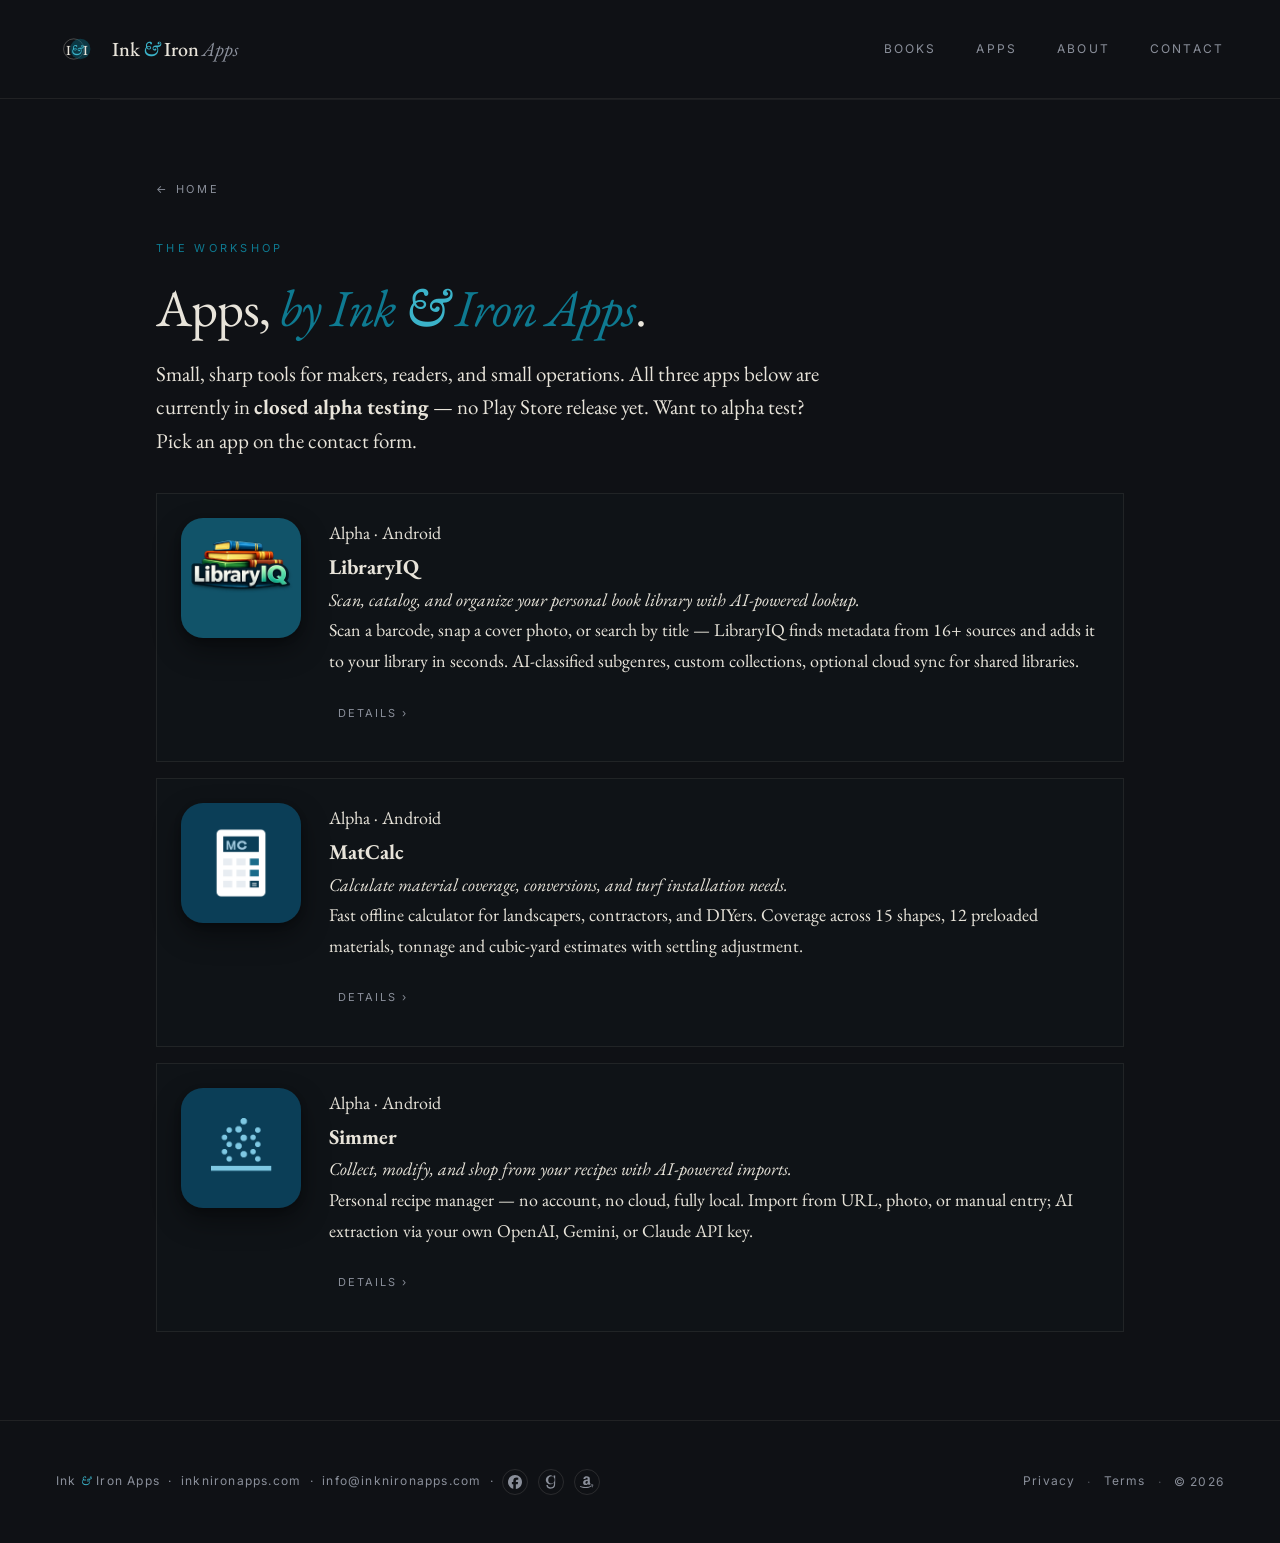
==== commit 2f7f7fb3: "feat: route alpha/notify CTAs through contact form, add nav link Replace mailto:-based CTAs with /co" ====
--- a/apps/index.html
+++ b/apps/index.html
@@ -78,7 +78,7 @@
     <li><a href="/#books">Books</a></li>
     <li><a href="/#apps">Apps</a></li>
     <li><a href="/#about">About</a></li>
-    <li><a href="mailto:info@inknironapps.com">Contact</a></li>
+    <li><a href="/contact.html">Contact</a></li>
   </ul>
 </nav>
 
@@ -86,7 +86,7 @@
   <a class="back-link" href="/">&larr; Home</a>
   <div class="kicker">The Workshop</div>
   <h2>Apps, <em>by Ink <span class="amp">&amp;</span> Iron Apps</em>.</h2>
-  <p class="lede">Small, sharp tools for makers, readers, and small operations. All three apps below are currently in <strong>closed alpha testing</strong> — no Play Store release yet. Want to alpha test? <a href="mailto:support@inknironapps.com?subject=Alpha%20tester%20request">Email support</a>.</p>
+  <p class="lede">Small, sharp tools for makers, readers, and small operations. All three apps below are currently in <strong>closed alpha testing</strong> — no Play Store release yet. Want to alpha test? <a href="/contact.html?topic=general">Pick an app on the contact form</a>.</p>
 
   <article class="app-card">
     <div class="app-card-icon"><img src="/images/apps/libraryiq.png" alt="LibraryIQ icon"></div>
--- a/style.css
+++ b/style.css
@@ -464,6 +464,45 @@
 .book-body .essay p { text-align: justify; hyphens: auto; -webkit-hyphens: auto; }
 
 /* App cards mirror book cards but icon-sized */
+/* ---------- Contact form ---------- */
+.contact-page { max-width: 720px; margin: 0 auto; padding: 56px 56px 80px; }
+.contact-status { margin: 0 0 28px; padding: 14px 18px; border-radius: 0; font-family: 'Inter', sans-serif; font-size: 14px; display: none; }
+.contact-status.success { display: block; background: rgba(9, 95, 115, 0.18); border-left: 3px solid var(--teal-bright); color: var(--paper); }
+.contact-status.error { display: block; background: rgba(170, 60, 60, 0.18); border-left: 3px solid #c75050; color: var(--paper); }
+.contact-form { display: flex; flex-direction: column; gap: 22px; max-width: 640px; }
+.contact-form label { display: flex; flex-direction: column; gap: 6px; font-family: 'Inter', sans-serif; }
+.contact-form label > span {
+  font-size: 11px;
+  letter-spacing: 0.25em;
+  text-transform: uppercase;
+  color: var(--teal-light);
+}
+.contact-form input,
+.contact-form select,
+.contact-form textarea {
+  font-family: 'Inter', sans-serif;
+  font-size: 16px;
+  padding: 12px 14px;
+  background: rgba(232, 228, 218, 0.04);
+  border: 1px solid rgba(232, 228, 218, 0.14);
+  color: var(--paper);
+  border-radius: 0;
+  transition: border-color .2s, background .2s;
+}
+.contact-form textarea { resize: vertical; min-height: 140px; font-family: 'Inter', sans-serif; line-height: 1.5; }
+.contact-form input:focus,
+.contact-form select:focus,
+.contact-form textarea:focus {
+  outline: none;
+  border-color: var(--teal-bright);
+  background: rgba(9, 95, 115, 0.08);
+}
+.contact-form button { align-self: flex-start; margin-top: 8px; cursor: pointer; }
+.contact-form .honey { position: absolute; left: -10000px; width: 1px; height: 1px; overflow: hidden; }
+@media (max-width: 720px) {
+  .contact-page { padding: 40px 24px 56px; }
+}
+
 .footer-socials { display: inline-flex; gap: 10px; align-items: center; vertical-align: middle; }
 .footer-socials a {
   display: inline-flex;
